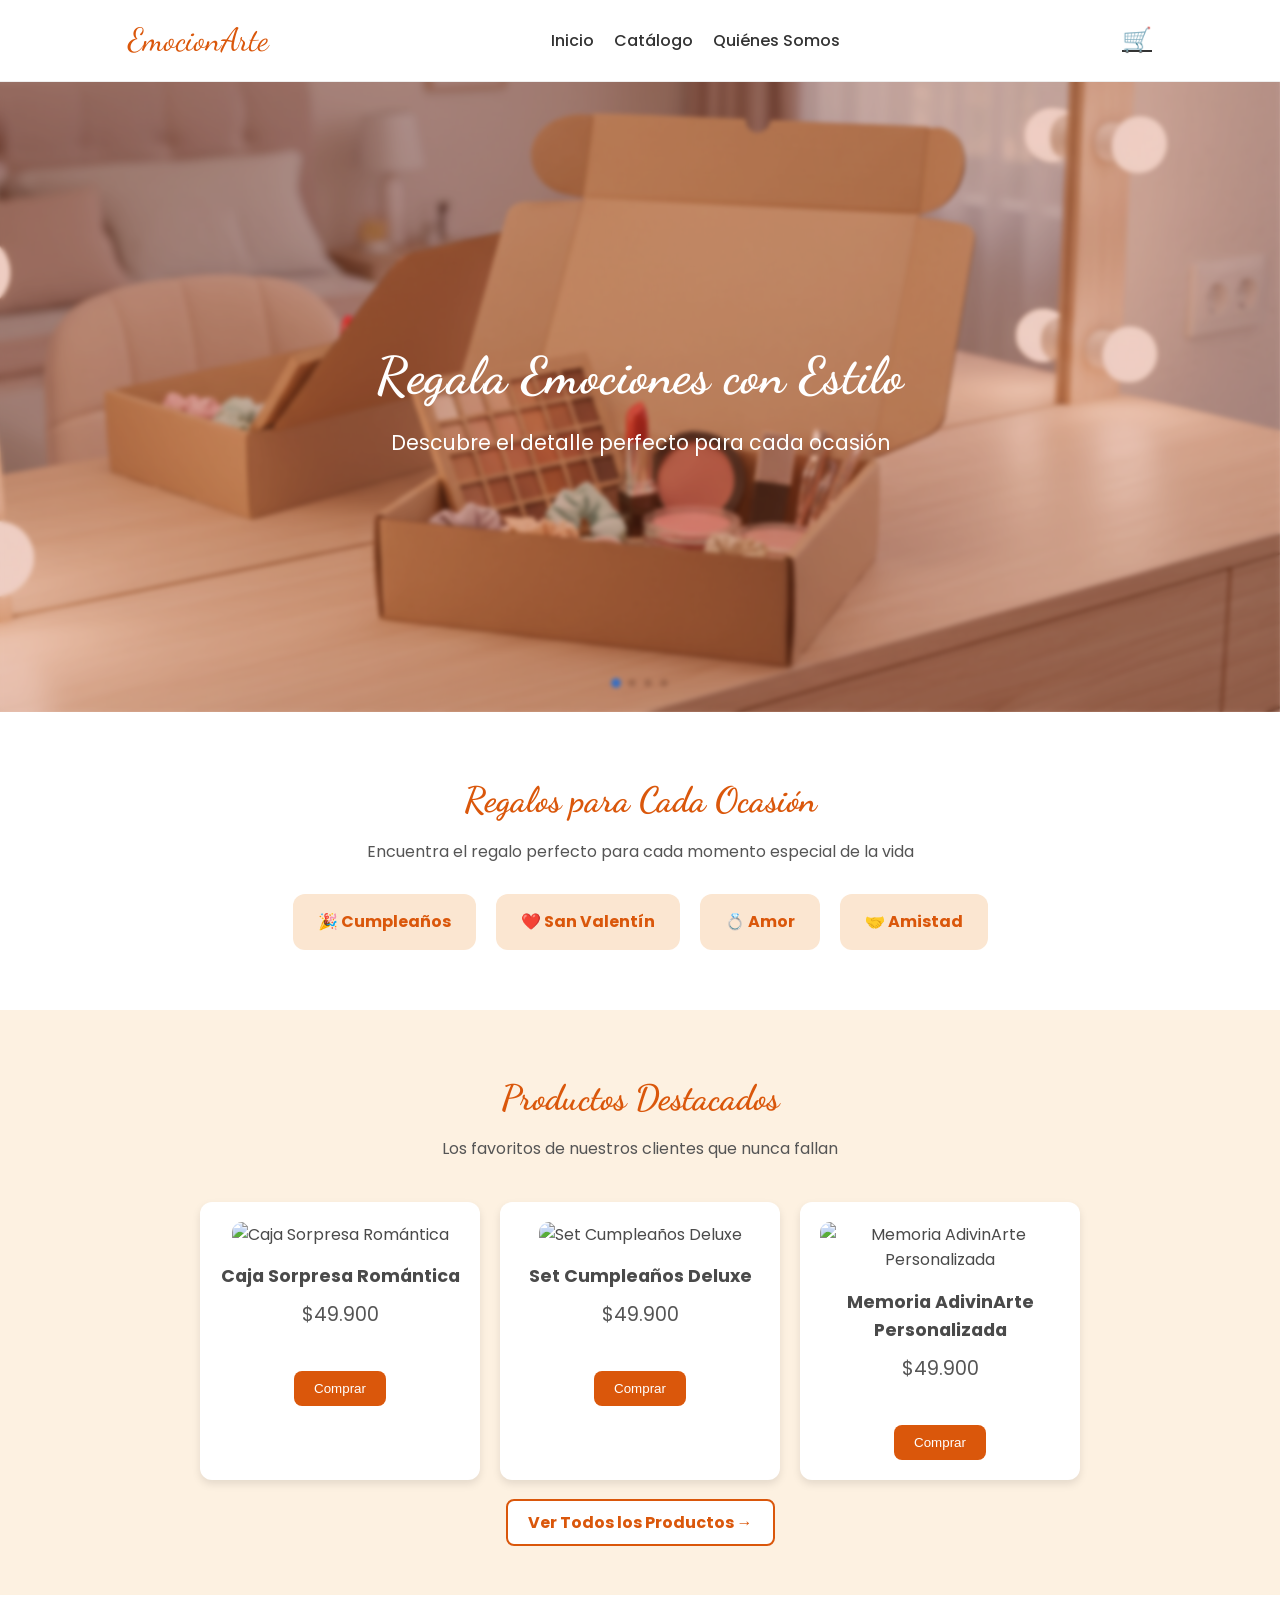
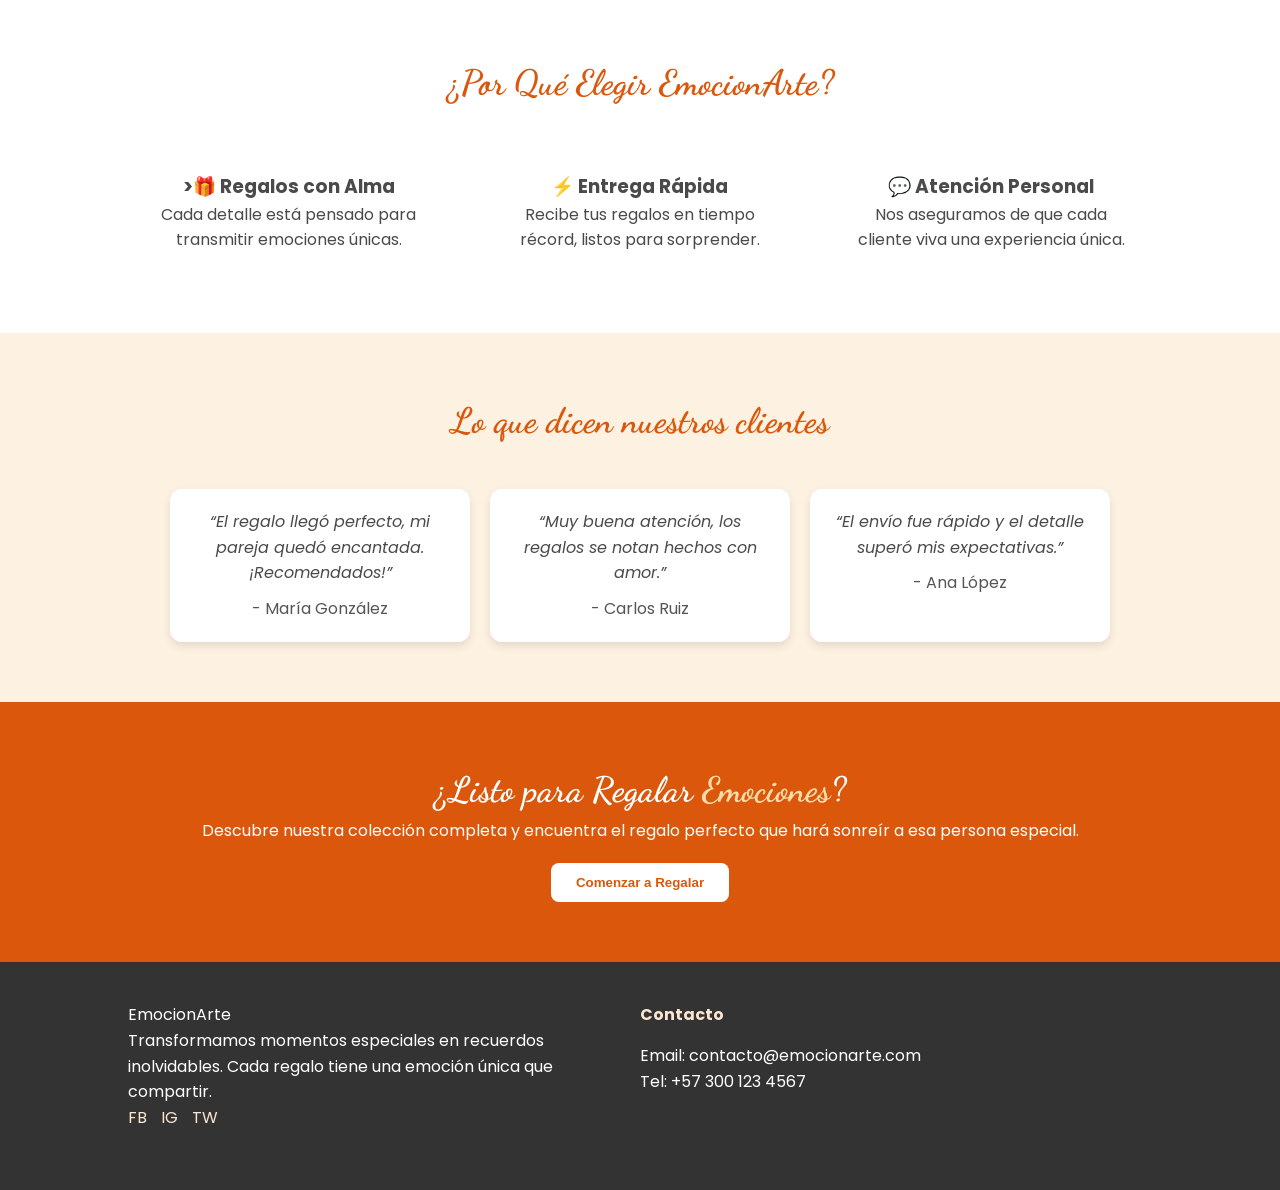
==== Index.html @ 61bc5460 "Renombrar IndexA.html a index.html" ====
<!DOCTYPE html>
<html lang="es">
<head>
    <meta charset="UTF-8">
    <meta name="viewport" content="width=device-width, initial-scale=1.0">
    <title>EmocionArte</title>
    <link rel="stylesheet" href="styleA.css">
    <link href="https://fonts.googleapis.com/css2?family=Dancing+Script:wght@600&family=Poppins:wght@300;400;600&display=swap" rel="stylesheet">

</head>
<body>
    <!-- HEADER -->
    <header>
        <div class="logo">EmocionArte</div>
        <nav>
            <ul>
                <li><a href="#">Inicio</a></li>
                <li><a href="#">Catálogo</a></li>
                <li><a href="#">Quiénes Somos</a></li>
            </ul>
        </nav>
        <div class="carrito">
            <a href="#">🛒</a>
        </div>
    </header>



    <!-- ====== CARRUSEL ====== -->
        <!-- Agrega esto en <head> si no tienes las fuentes -->
        <link href="https://fonts.googleapis.com/css2?family=Dancing+Script:wght@600&family=Poppins:wght@300;400;600&display=swap" rel="stylesheet">

        <!-- Swiper CSS (CDN) -->
        <link rel="stylesheet" href="https://unpkg.com/swiper/swiper-bundle.min.css" />

        <!-- Sección carrusel -->
        <section class="hero-carousel">
        <div class="swiper mySwiper">
            <div class="swiper-wrapper">
            <div class="swiper-slide">
                <img src="images/1.png" alt="Imagen 1">
            </div>
            <div class="swiper-slide">
                <img src="images/2.png" alt="Imagen 2">
            </div>
            <div class="swiper-slide">
                <img src="images/3.png" alt="Imagen 3">
            </div>
            <div class="swiper-slide">
                <img src="images/4.png" alt="Imagen 3">
            </div>
            </div>

            <!-- Paginación (puntitos) -->
            <div class="swiper-pagination"></div>
        </div>

        <!-- Overlay (texto encima de las imágenes) -->
        <div class="hero-overlay">
            <h1>Regala Emociones con Estilo</h1>
            <p>Descubre el detalle perfecto para cada ocasión</p>
        </div>
        </section>

        <!-- Swiper JS (CDN) - al final del body -->
        <script src="https://unpkg.com/swiper/swiper-bundle.min.js"></script>

        <!-- Inicialización JS -->
        <script>
        const swiper = new Swiper(".mySwiper", {
            slidesPerView: 1,
            loop: true,
            effect: "fade",
            fadeEffect: { crossFade: true },

            // AUTOPLAY: cambia delay para acelerar/ralentizar
            autoplay: {
            delay: 3000,            // 3000ms = 3s entre slides (ajusta aquí)
            disableOnInteraction: false,
            },

            speed: 800,               // duración de la transición (ms). Reducir para transiciones más rápidas

            keyboard: {
            enabled: true,
            },

            pagination: {
            el: ".swiper-pagination",
            clickable: true,
            },
        });
        </script>



    <!-- HERO / CATEGORÍAS -->
    <section class="categorias">
        <h2>Regalos para Cada Ocasión</h2>
        <p>Encuentra el regalo perfecto para cada momento especial de la vida</p>
        <div class="categorias-grid">
            <div class="categoria">🎉 Cumpleaños</div>
            <div class="categoria">❤️ San Valentín</div>
            <div class="categoria">💍 Amor</div>
            <div class="categoria">🤝 Amistad</div>
    
        </div>
    </section>

    <!-- PRODUCTOS DESTACADOS -->
    <section class="productos">
        <h2>Productos Destacados</h2>
        <p>Los favoritos de nuestros clientes que nunca fallan</p>
        <div class="productos-grid">
            <div class="producto">
                <img src="1.png" alt="Caja Sorpresa Romántica">
                <h3>Caja Sorpresa Romántica</h3>
                <p class="precio">$49.900</p>
                <button>Comprar</button>
            </div>
            <div class="producto">
                <img src="3.png" alt="Set Cumpleaños Deluxe">
                <h3>Set Cumpleaños Deluxe</h3>
                <p class="precio">$49.900</p>
                <button>Comprar</button>
            </div>
            <div class="producto">
                <img src="2.png" alt="Memoria AdivinArte Personalizada">
                <h3>Memoria AdivinArte Personalizada</h3>
                <p class="precio">$49.900</p>
                <button>Comprar</button>
            </div>
        </div>
        <div class="ver-mas">
            <a href="#">Ver Todos los Productos →</a>
        </div>
    </section>

    <!-- BENEFICIOS -->
    <section class="beneficios">
        <h2>¿Por Qué Elegir EmocionArte?</h2>
        <div class="beneficios-grid">
            <div class="beneficio">
                <h3>>🎁 Regalos con Alma</h3>
                <p>Cada detalle está pensado para transmitir emociones únicas.</p>
            </div>
            <div class="beneficio">
                <h3>⚡ Entrega Rápida</h3>
                <p>Recibe tus regalos en tiempo récord, listos para sorprender.</p>
            </div>
            <div class="beneficio">
                <h3>💬 Atención Personal</h3>
                <p>Nos aseguramos de que cada cliente viva una experiencia única.</p>
            </div>
        </div>
    </section>

    <!-- TESTIMONIOS -->
    <section class="testimonios">
        <h2>Lo que dicen nuestros clientes</h2>
        <div class="testimonios-grid">
            <div class="testimonio">
                <p>“El regalo llegó perfecto, mi pareja quedó encantada. ¡Recomendados!”</p>
                <span>- María González</span>
            </div>
            <div class="testimonio">
                <p>“Muy buena atención, los regalos se notan hechos con amor.”</p>
                <span>- Carlos Ruiz</span>
            </div>
            <div class="testimonio">
                <p>“El envío fue rápido y el detalle superó mis expectativas.”</p>
                <span>- Ana López</span>
            </div>
        </div>
    </section>

    <!-- CTA FINAL -->
    <section class="cta">
        <h2>¿Listo para Regalar <span>Emociones</span>?</h2>
        <p>Descubre nuestra colección completa y encuentra el regalo perfecto que hará sonreír a esa persona especial.</p>
        <button>Comenzar a Regalar</button>
    </section>

    <!-- FOOTER -->
    <footer>
        <div class="footer-content">
            <div class="footer-logo">EmocionArte</div>
            <p>Transformamos momentos especiales en recuerdos inolvidables. Cada regalo tiene una emoción única que compartir.</p>
            <div class="sociales">
                <a href="#">FB</a>
                <a href="#">IG</a>
                <a href="#">TW</a>
            </div>
        </div>

        <div class="footer-contacto">
            <h4>Contacto</h4>
            <p>Email: contacto@emocionarte.com</p>
            <p>Tel: +57 300 123 4567</p>
        </div>
    </footer>

</body>
</html>
---- styleA.css ----
/* ===== RESET ===== */
* {
    margin: 0;
    padding: 0;
    box-sizing: border-box;
}

body {
    font-family: "Poppins", sans-serif;
    line-height: 1.6;
    background-color: #fff;
    color: #4a4a4a;
}

/* ===== TITULOS ===== */
h2 {
  font-family: "Dancing Script", cursive;
  font-size: 2.2rem;
}


/* ===== HEADER ===== */
header {
    display: flex;
    justify-content: space-between;
    align-items: center;
    padding: 15px 10%;
    background: #fff;
    border-bottom: 1px solid #eee;
    position: sticky;
    top: 0;
    z-index: 1000;
}

.logo {
  font-family: "Dancing Script", cursive;
  font-size: 2rem;
  color: #da570b;
}

nav ul {
    list-style: none;
    display: flex;
    gap: 20px;
}

nav ul li a {
    text-decoration: none;
    color: #333;
    font-weight: 500;
}

.carrito a {
    font-size: 1.5rem;
    color: #333;
}

/* ===== SECCIÓN CATEGORÍAS ===== */
.categorias {
    text-align: center;
    padding: 60px 10%;
    background: #fff;
}

.categorias h2 {
    color: #da570b;
    margin-bottom: 10px;
    font-family: "Dancing Script", cursive;
    font-size: 2.2rem;
}

.categorias p {
    margin-bottom: 30px;
    color: #555;
}

.categorias-grid {
    display: flex;
    justify-content: center;
    gap: 20px;
    flex-wrap: wrap;
}

.categoria {
    background: #fbe6d1;
    color: #da570b;
    padding: 15px 25px;
    border-radius: 12px;
    font-weight: bold;
    cursor: pointer;
    transition: 0.3s;
}

.categoria:hover {
    background: #da570b;
    color: #fff;
}

/* ===== SECCIÓN PRODUCTOS ===== */
.productos {
    text-align: center;
    padding: 60px 10%;
    background: #fdf1e1;
}

.productos h2 {
    color: #da570b;
    margin-bottom: 10px;
    font-family: "Dancing Script", cursive;
    font-size: 2.2rem;
}

.productos p {
    margin-bottom: 40px;
    color: #555;
}

.productos-grid {
    display: flex;
    gap: 20px;
    justify-content: center;
    flex-wrap: wrap;
}

.producto {
    background: #fff;
    border-radius: 12px;
    padding: 20px;
    width: 280px;
    text-align: center;
    box-shadow: 0 4px 8px rgba(0,0,0,0.1);
    transition: 0.3s;
}

.producto:hover {
    transform: translateY(-5px);
}

.producto img {
    width: 100%;
    border-radius: 10px;
    margin-bottom: 15px;
}

.producto h3 {
    margin-bottom: 10px;
    font-size: 1.1rem;
}

.precio {
    font-size: 1.2rem;
    color: #da570b;
    margin-bottom: 15px;
}

.producto button {
    padding: 10px 20px;
    border: none;
    background: #da570b;
    color: #fff;
    border-radius: 8px;
    cursor: pointer;
    transition: 0.3s;
}

.producto button:hover {
    background: #b84907;
}

.ver-mas {
    margin-top: 30px;
}

.ver-mas a {
    text-decoration: none;
    background: #fff;
    border: 2px solid #da570b;
    padding: 10px 20px;
    border-radius: 8px;
    color: #da570b;
    font-weight: bold;
    transition: 0.3s;
}

.ver-mas a:hover {
    background: #da570b;
    color: #fff;
}

/* ===== SECCIÓN BENEFICIOS ===== */
.beneficios {
    text-align: center;
    padding: 60px 10%;
    background: #fff;
}

.beneficios h2 {
    color: #da570b;
    margin-bottom: 40px;
    font-family: "Dancing Script", cursive;
    font-size: 2.2rem;
}

.beneficios-grid {
    display: flex;
    gap: 30px;
    justify-content: center;
    flex-wrap: wrap;
}

.beneficio {
    flex: 1;
    min-width: 250px;
    padding: 20px;
}

/* ===== TESTIMONIOS ===== */
.testimonios {
    text-align: center;
    padding: 60px 10%;
    background: #fdf1e1;
}

.testimonios h2 {
    color: #da570b;
    margin-bottom: 40px;
    font-family: "Dancing Script", cursive;
    font-size: 2.2rem;
}

.testimonios-grid {
    display: flex;
    gap: 20px;
    justify-content: center;
    flex-wrap: wrap;
}

.testimonio {
    background: #fff;
    border-radius: 12px;
    padding: 20px;
    width: 300px;
    box-shadow: 0 4px 8px rgba(0,0,0,0.1);
    font-style: italic;
}

.testimonio span {
    display: block;
    margin-top: 10px;
    color: #555;
    font-style: normal;
}

/* ===== CTA ===== */
.cta {
    text-align: center;
    padding: 60px 10%;
    background: #da570b;
    color: #fff;
}

.cta h2 span {
    color: #ffddaa;
    font-family: "Dancing Script", cursive;
    font-size: 2.2rem;
}

.cta button {
    margin-top: 20px;
    padding: 12px 25px;
    border: none;
    background: #fff;
    color: #da570b;
    font-weight: bold;
    border-radius: 8px;
    cursor: pointer;
    transition: 0.3s;
}

.cta button:hover {
    background: #ffddaa;
}

/* ===== FOOTER ===== */
footer {
    display: flex;
    justify-content: space-around;
    flex-wrap: wrap;
    padding: 40px 10%;
    background: #333;
    color: #fff;
}

footer h4 {
    margin-bottom: 15px;
    color: #fbe6d1;
}

footer a {
    color: #fbe6d1;
    text-decoration: none;
    transition: 0.3s;
}

footer a:hover {
    color: #fff;
}

.footer-content {
    flex: 1;
    min-width: 250px;
    margin-bottom: 20px;
}

.footer-links, .footer-contacto {
    flex: 1;
    min-width: 200px;
    margin-bottom: 20px;
}

.sociales a {
    margin-right: 10px;
}


/* ===== CARROUSEL ===== */

/* Carrusel: estilos */
.hero-carousel {
  position: relative;
  width: 100%;
  height: 70vh;               /* ocupa casi toda la pantalla inicial */
  overflow: hidden;
  font-family: "Poppins", sans-serif;
}

/* Ajuste del contenedor Swiper */
.mySwiper {
  width: 100%;
  height: 100%;
}

/* Cada slide debe ocupar todo el espacio */
.mySwiper .swiper-slide {
  display: flex;
  align-items: center;
  justify-content: center;
  height: 100%;
}

/* Imágenes: cubrir todo sin deformar */
.mySwiper .swiper-slide img {
  width: 100%;
  height: 100%;
  object-fit: cover;
  display: block;
}

/* Overlay (texto encima): semitransparente */
.hero-overlay {
  position: absolute;
  inset: 0;                    /* top:0; right:0; bottom:0; left:0; */
  display: flex;
  flex-direction: column;
  justify-content: center;
  align-items: center;
  text-align: center;
  z-index: 20;
  pointer-events: none;        /* para que no bloquee clicks si hubiera */
  background: rgba(199, 81, 41, 0.28); /* color semitransparente (usa el tono de la paleta) */
  backdrop-filter: blur(2px);
  color: #fff;
  padding: 0 20px;
}

/* Título con Dancing Script */
.hero-overlay h1 {
  font-family: "Dancing Script", cursive;
  font-size: clamp(2.2rem, 4vw, 4rem);
  margin: 0 0 10px 0;
  letter-spacing: 0.5px;
}

/* Subtítulo */
.hero-overlay p {
  font-family: "Poppins", sans-serif;
  font-size: clamp(1rem, 1.6vw, 1.4rem);
  margin: 0;
}

/* Paginación (puntitos) - personalización */
.swiper-pagination {
  z-index: 30;
  bottom: 18px !important;
}
.swiper-pagination-bullet {
  width: 10px;
  height: 10px;
  background: rgba(255,255,255,0.6);
  opacity: 1;
  transition: all .3s;
}
.swiper-pagination-bullet-active {
  background: #fff;
  transform: scale(1.2);
}

/* Responsive: en pantallas pequeñas reduce la altura */
@media (max-width: 768px) {
  .hero-carousel { height: 65vh; }
  .hero-overlay h1 { font-size: 2.2rem; }
}
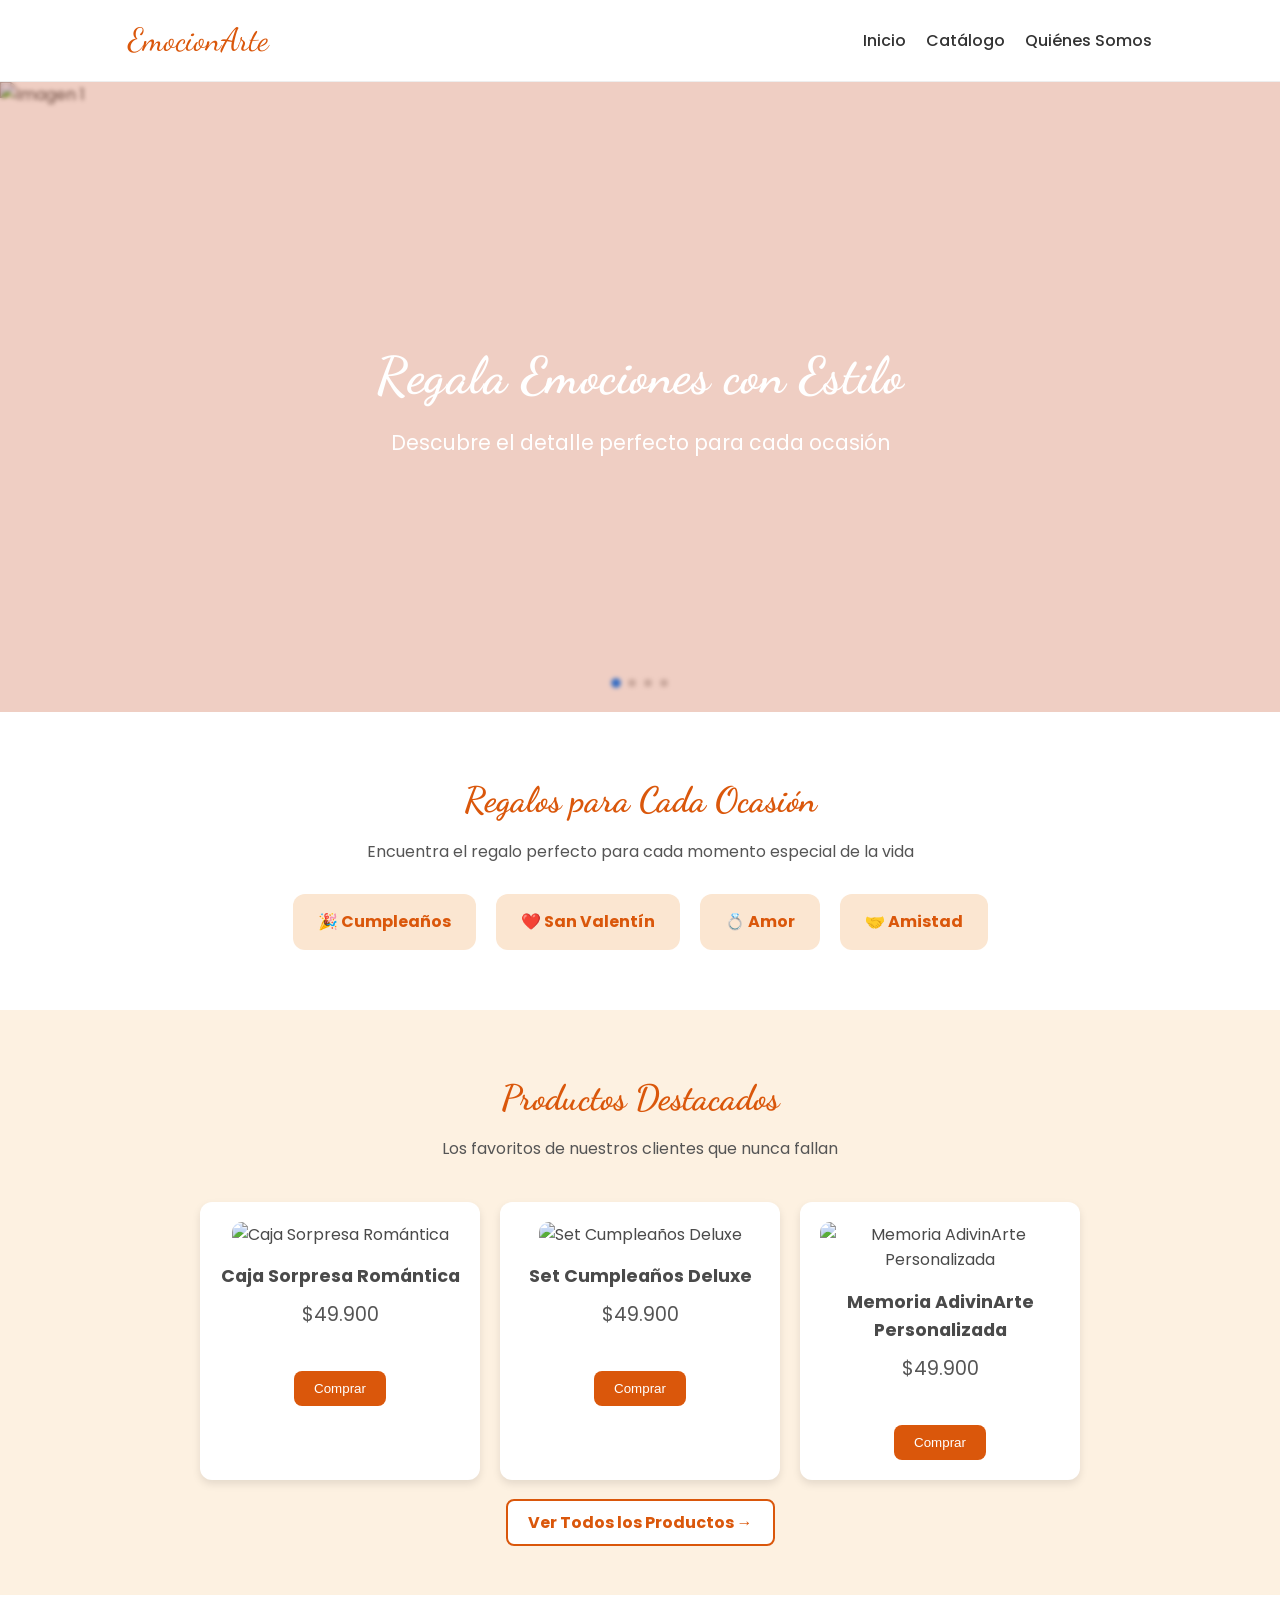
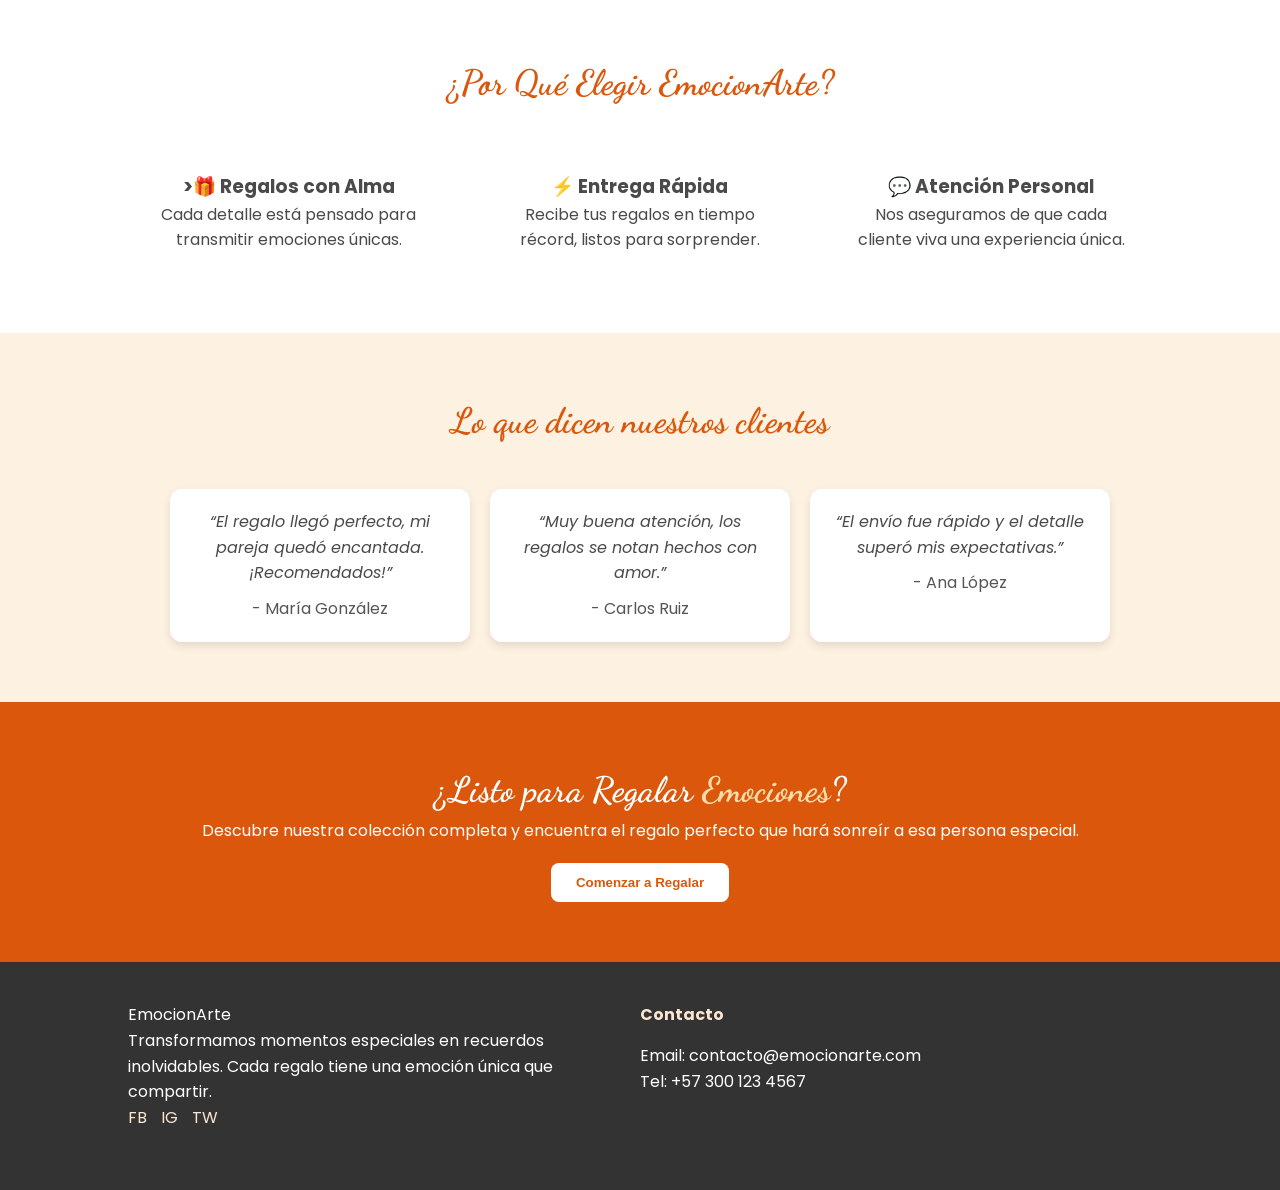
==== commit abaeb94f: "quitar carrito header" ====
--- a/Index.html
+++ b/Index.html
@@ -19,9 +19,9 @@
                 <li><a href="#">Quiénes Somos</a></li>
             </ul>
         </nav>
-        <div class="carrito">
+        <!--<div class="carrito">
             <a href="#">🛒</a>
-        </div>
+        </div>-->
     </header>
 
 
@@ -38,7 +38,7 @@
         <div class="swiper mySwiper">
             <div class="swiper-wrapper">
             <div class="swiper-slide">
-                <img src="images/1.png" alt="Imagen 1">
+                <img src="images/1gi.png" alt="Imagen 1">
             </div>
             <div class="swiper-slide">
                 <img src="images/2.png" alt="Imagen 2">
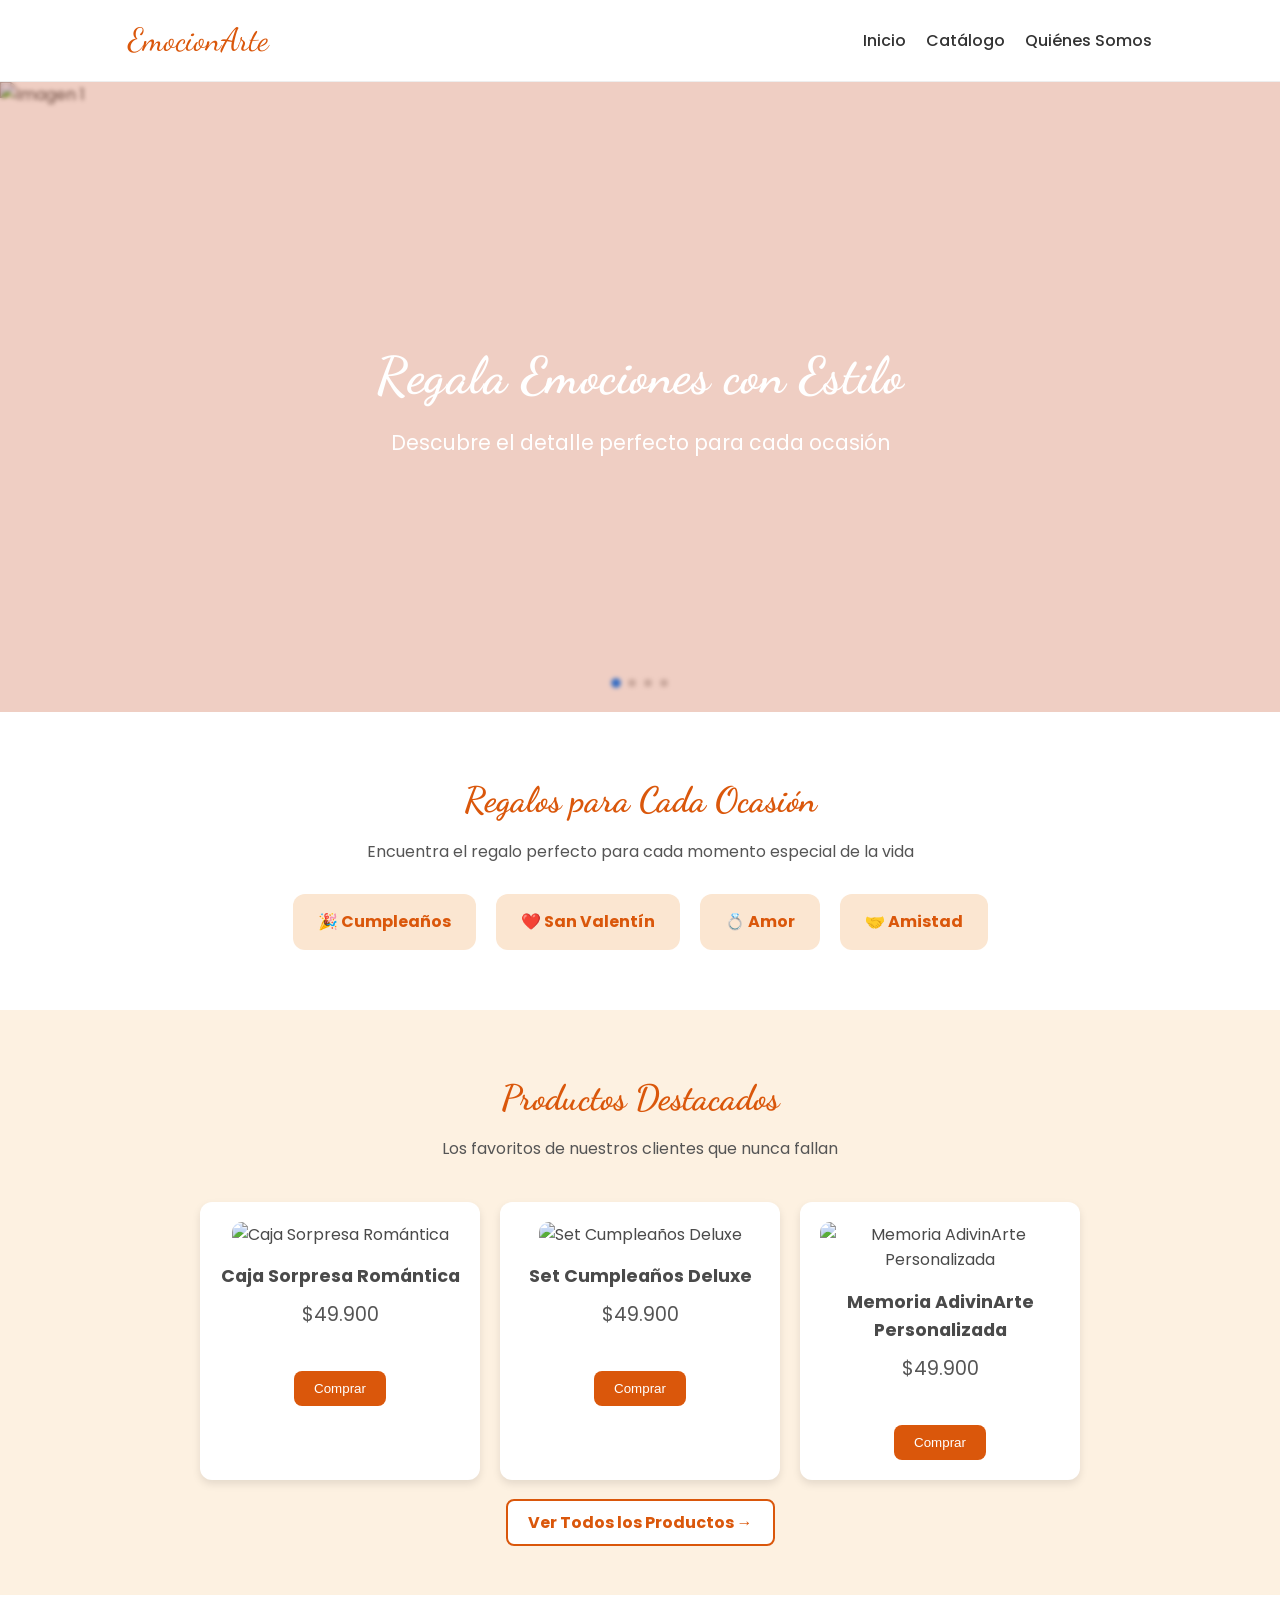
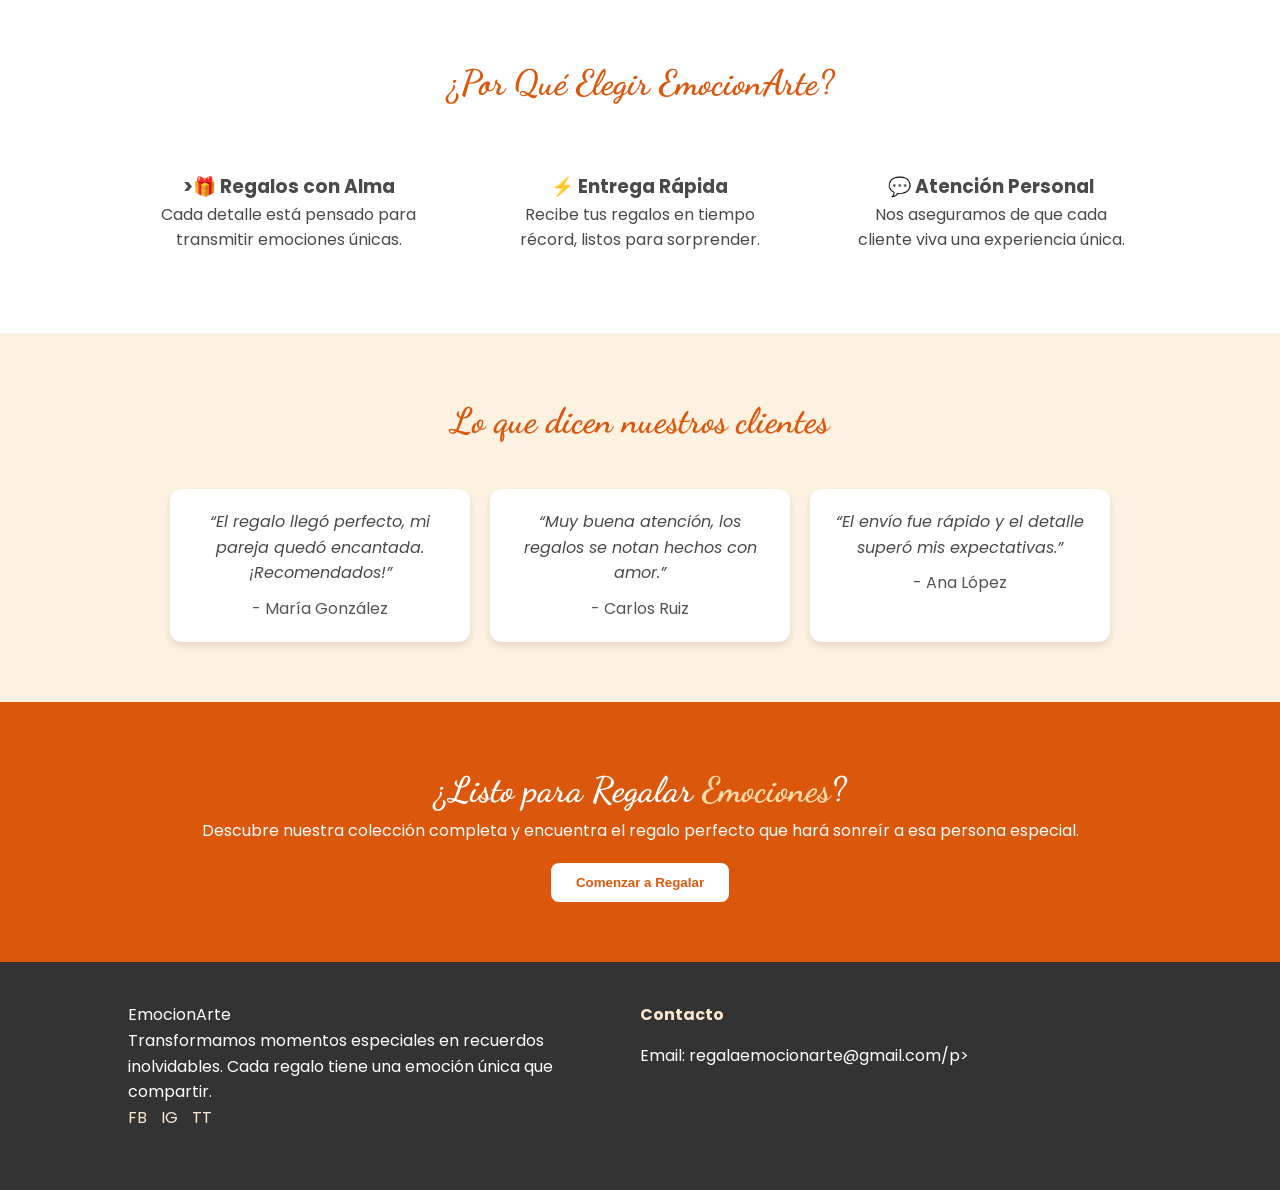
==== commit 2a533c5f: "actualizacion de informacion" ====
--- a/Index.html
+++ b/Index.html
@@ -187,16 +187,16 @@
             <div class="footer-logo">EmocionArte</div>
             <p>Transformamos momentos especiales en recuerdos inolvidables. Cada regalo tiene una emoción única que compartir.</p>
             <div class="sociales">
-                <a href="#">FB</a>
-                <a href="#">IG</a>
-                <a href="#">TW</a>
+                <a href="www.facebook.com">FB</a>
+                <a href="www.instagram.com">IG</a>
+                <a href="www.tiktok.com">TT</a>
             </div>
         </div>
 
         <div class="footer-contacto">
             <h4>Contacto</h4>
-            <p>Email: contacto@emocionarte.com</p>
-            <p>Tel: +57 300 123 4567</p>
+            <p>Email: regalaemocionarte@gmail.com/p>
+            <!-- <p>Tel: +57 300 123 4567</p> -->
         </div>
     </footer>
 
